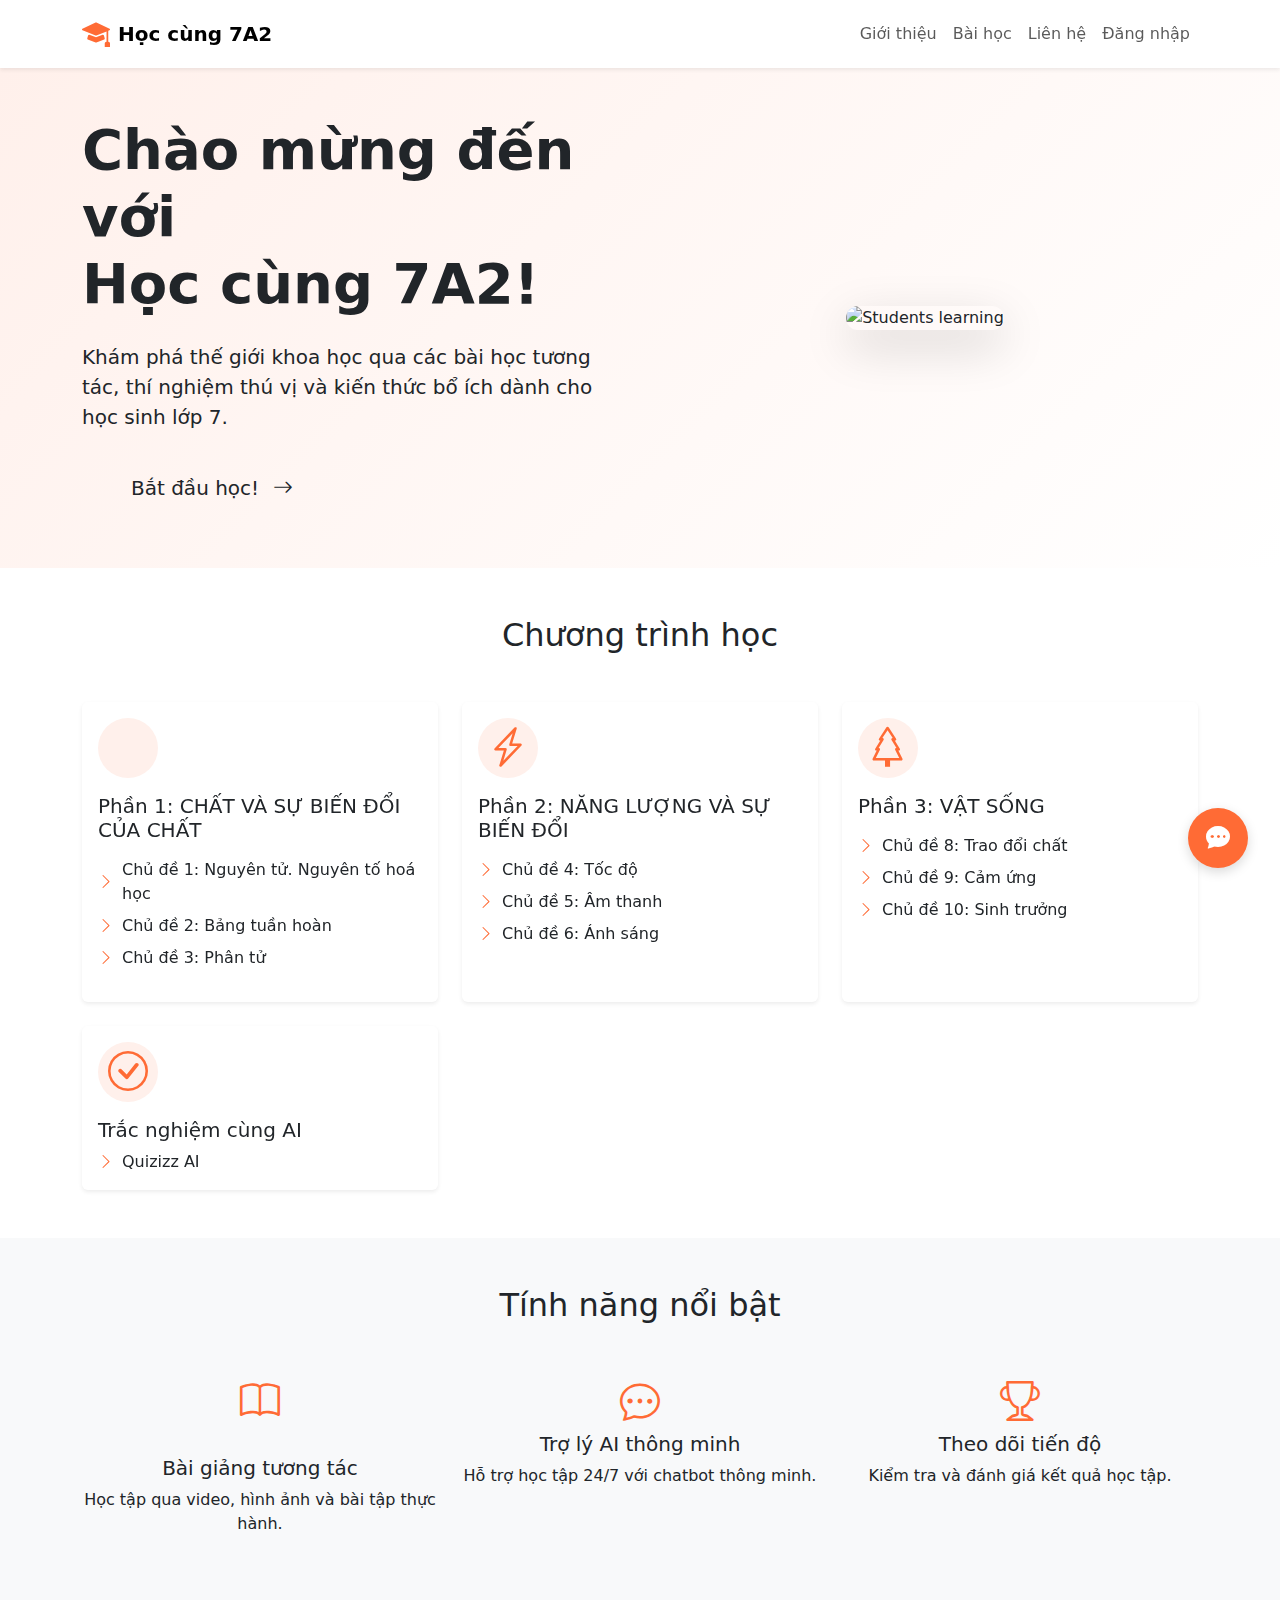
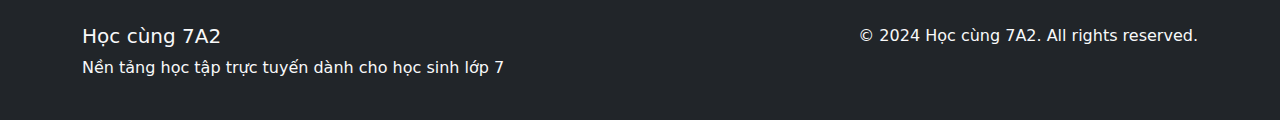
==== index.html @ 13721b54 "index.html" ====
<!DOCTYPE html>
<html lang="vi">
<head>
    <meta charset="UTF-8">
    <meta name="viewport" content="width=device-width, initial-scale=1.0">
    <title>Học cùng 7A2 - Bài học lớp 7</title>
    <link rel="icon" type="image/svg+xml" href="/mortarboard.svg">
    <link rel="stylesheet" href="style.css">
    <link rel="stylesheet" href="https://cdn.jsdelivr.net/npm/bootstrap@5.3.0/dist/css/bootstrap.min.css">
    <link rel="stylesheet" href="https://cdn.jsdelivr.net/npm/bootstrap-icons/font/bootstrap-icons.css"> 
</head>
<body>
    <!-- Navigation -->
    <nav class="navbar navbar-expand-lg navbar-light bg-white shadow-sm sticky-top">
        <div class="container">
            <a class="navbar-brand d-flex align-items-center" href="/">
                <i class="bi bi-mortarboard-fill text-orange me-2 fs-3"></i>
                <span class="fw-bold">Học cùng 7A2</span>
            </a>
            <button class="navbar-toggler" type="button" data-bs-toggle="collapse" data-bs-target="#navbarNav">
                <span class="navbar-toggler-icon"></span>
            </button>
            <div class="collapse navbar-collapse" id="navbarNav">
                <ul class="navbar-nav ms-auto">
                    <li class="nav-item">
                        <a class="nav-link" href="#gioi-thieu">Giới thiệu</a>
                    </li>
                    <li class="nav-item">
                        <a class="nav-link" href="lesson-template.html">Bài học</a>
                    </li>
                    <li class="nav-item">
                        <a class="nav-link" href="contact.html">Liên hệ</a>
                    </li>
                    <li class="nav-item">
                        <a class="nav-link" href="#" data-bs-toggle="modal" data-bs-target="#loginModal">Đăng nhập</a>
                    </li>
                </ul>
            </div>
        </div>
    </nav>

    <!-- Hero Section -->
    <header class="hero-section text-center py-5">
        <div class="container">
            <div class="row align-items-center">
                <div class="col-lg-6 text-lg-start">
                    <h1 class="display-4 fw-bold mb-4">Chào mừng đến với<br>Học cùng 7A2!</h1>
                    <p class="lead mb-4">Khám phá thế giới khoa học qua các bài học tương tác, thí nghiệm thú vị và kiến thức bổ ích dành cho học sinh lớp 7.</p>
                    <a href="lesson-template.html" class="btn btn-orange btn-lg px-5 py-3 rounded-pill">
                        Bắt đầu học!
                        <i class="bi bi-arrow-right ms-2"></i>
                    </a>
                </div>
                <div class="col-lg-6">
                    <img src="https://cdn.haiphong.gov.vn/gov-hpg/SiteFolders/Root/6456/tintuc/2024/4/anh-2638487971779137301.jpeg" 
                         class="img-fluid rounded-4 shadow-lg" alt="Students learning">
                </div>
            </div>
        </div>
    </header>

    <!-- Main Content -->
    <main>
        <!-- Topics Section -->
        <section id="bai-hoc" class="py-5">
            <div class="container">
                <h2 class="text-center mb-5">Chương trình học</h2>
                <div class="row g-4">
                    <!-- Phần 1 -->
                    <div class="col-md-4">
                        <div class="card h-100 border-0 shadow-sm">
                            <div class="card-body">
                                <div class="topic-icon mb-3">
                                    <i class="bi bi-molecule fs-1 text-orange"></i>
                                </div>
                                <h3 class="card-title h5">Phần 1: CHẤT VÀ SỰ BIẾN ĐỔI CỦA CHẤT</h3>
                                <ul class="list-unstyled mt-3">
                                    <li class="mb-2">
                                        <a href="lesson-template.html?topic=1&lesson=1" class="text-decoration-none text-dark d-flex align-items-center">
                                            <i class="bi bi-chevron-right text-orange me-2"></i>
                                            Chủ đề 1: Nguyên tử. Nguyên tố hoá học
                                        </a>
                                    </li>
                                    <li class="mb-2">
                                        <a href="lesson-template.html?topic=1&lesson=2" class="text-decoration-none text-dark d-flex align-items-center">
                                            <i class="bi bi-chevron-right text-orange me-2"></i>
                                            Chủ đề 2: Bảng tuần hoàn
                                        </a>
                                    </li>
                                    <li class="mb-2">
                                        <a href="lesson-template.html?topic=1&lesson=3" class="text-decoration-none text-dark d-flex align-items-center">
                                            <i class="bi bi-chevron-right text-orange me-2"></i>
                                            Chủ đề 3: Phân tử
                                        </a>
                                    </li>
                                </ul>
                            </div>
                        </div>
                    </div>
                    <!-- Phần 2 -->
                    <div class="col-md-4">
                        <div class="card h-100 border-0 shadow-sm">
                            <div class="card-body">
                                <div class="topic-icon mb-3">
                                    <i class="bi bi-lightning-charge fs-1 text-orange"></i>
                                </div>
                                <h3 class="card-title h5">Phần 2: NĂNG LƯỢNG VÀ SỰ BIẾN ĐỔI</h3>
                                <ul class="list-unstyled mt-3">
                                    <li class="mb-2">
                                        <a href="lesson-template.html?topic=2&lesson=1" class="text-decoration-none text-dark d-flex align-items-center">
                                            <i class="bi bi-chevron-right text-orange me-2"></i>
                                            Chủ đề 4: Tốc độ
                                        </a>
                                    </li>
                                    <li class="mb-2">
                                        <a href="lesson-template.html?topic=2&lesson=2" class="text-decoration-none text-dark d-flex align-items-center">
                                            <i class="bi bi-chevron-right text-orange me-2"></i>
                                            Chủ đề 5: Âm thanh
                                        </a>
                                    </li>
                                    <li class="mb-2">
                                        <a href="lesson-template.html?topic=2&lesson=3" class="text-decoration-none text-dark d-flex align-items-center">
                                            <i class="bi bi-chevron-right text-orange me-2"></i>
                                            Chủ đề 6: Ánh sáng
                                        </a>
                                    </li>
                                </ul>
                            </div>
                        </div>
                    </div>
                    <!-- Phần 3 -->
                    <div class="col-md-4">
                        <div class="card h-100 border-0 shadow-sm">
                            <div class="card-body">
                                <div class="topic-icon mb-3">
                                    <i class="bi bi-tree fs-1 text-orange"></i>
                                </div>
                                <h3 class="card-title h5">Phần 3: VẬT SỐNG</h3>
                                <ul class="list-unstyled mt-3">
                                    <li class="mb-2">
                                        <a href="lesson-template.html?topic=3&lesson=1" class="text-decoration-none text-dark d-flex align-items-center">
                                            <i class="bi bi-chevron-right text-orange me-2"></i>
                                            Chủ đề 8: Trao đổi chất
                                        </a>
                                    </li>
                                    <li class="mb-2">
                                        <a href="lesson-template.html?topic=3&lesson=2" class="text-decoration-none text-dark d-flex align-items-center">
                                            <i class="bi bi-chevron-right text-orange me-2"></i>
                                            Chủ đề 9: Cảm ứng
                                        </a>
                                    </li>
                                    <li class="mb-2">
                                        <a href="lesson-template.html?topic=3&lesson=3" class="text-decoration-none text-dark d-flex align-items-center">
                                            <i class="bi bi-chevron-right text-orange me-2"></i>
                                            Chủ đề 10: Sinh trưởng
                                        </a>
                                    </li>
                                </ul>
                            </div>
                        </div>
                    </div>

                    <!--Phần trắc nghiệm AI -->
                    
                    <div class="col-md-4">
                        <div class="card h-100 border-0 shadow-sm">
                            <div class="card-body">
                                <div class="topic-icon mb-3">
                                    <i class="bi bi-check-circle fs-1 text-orange"></i> <!-- Biểu tượng quiz -->
                                </div>
                                <h3 class="card-title h5">Trắc nghiệm cùng AI</h3>
                                <a href="trac_nghiem.html?topic=3&lesson=1" class="text-decoration-none text-dark d-flex align-items-center">
                                    <i class="bi bi-chevron-right text-orange me-2"></i>
                                    Quizizz AI
                                </a>
                            </div>
                        </div>
                    </div>


                    
                </div>
            </div>
        </section>

        <!-- Features Section -->
        <section class="bg-light py-5">
            <div class="container">
                <h2 class="text-center mb-5">Tính năng nổi bật</h2>
                <div class="row g-4">
                    <div class="col-md-4">
                        <div class="text-center">
                            <a href="trac_nghiem.html?topic=3&lesson=1" class="d-flex flex-column align-items-center text-decoration-none text-dark">
                                <i class="bi bi-book fs-1 text-orange mb-3"></i>
                                <h3 class="h5 mt-2">Bài giảng tương tác</h3>
                            </a>
                            <p>Học tập qua video, hình ảnh và bài tập thực hành.</p>
                        </div>
                    </div>
                    <div class="col-md-4">
                         <div class="text-center">
                            <a href="https://www.coze.com/store/agent/7472632668329836562?bid=6fdem6big6007&bot_id=true" target="_blank">
                            <i class="bi bi-chat-dots fs-1 text-orange mb-3"></i>
                            </a>
                            <h3 class="h5">Trợ lý AI thông minh</h3>
                            <p>Hỗ trợ học tập 24/7 với chatbot thông minh.</p>
                        </div>
                    </div>
                    <div class="col-md-4">
                        <div class="text-center">
                            <i class="bi bi-trophy fs-1 text-orange mb-3"></i>
                            <h3 class="h5">Theo dõi tiến độ</h3>
                            <p>Kiểm tra và đánh giá kết quả học tập.</p>
                        </div>
                    </div>
                </div>
            </div>
        </section>
    </main>

    <!-- Footer -->
    <footer class="bg-dark text-light py-4">
        <div class="container">
            <div class="row">
                <div class="col-md-6">
                    <h5>Học cùng 7A2</h5>
                    <p>Nền tảng học tập trực tuyến dành cho học sinh lớp 7</p>
                </div>
                <div class="col-md-6 text-md-end">
                    <p>© 2024 Học cùng 7A2. All rights reserved.</p>
                </div>
            </div>
        </div>
    </footer>

    <!-- Login Modal -->
    <div class="modal fade" id="loginModal" tabindex="-1">
        <div class="modal-dialog">
            <div class="modal-content">
                <div class="modal-header">
                    <h5 class="modal-title">Đăng nhập</h5>
                    <button type="button" class="btn-close" data-bs-dismiss="modal"></button>
                </div>
                <div class="modal-body">
                    <form id="loginForm">
                        <div class="mb-3">
                            <label for="email" class="form-label">Email</label>
                            <input type="email" class="form-control" id="email" required>
                        </div>
                        <div class="mb-3">
                            <label for="password" class="form-label">Mật khẩu</label>
                            <input type="password" class="form-control" id="password" required>
                        </div>
                        <button type="submit" class="btn btn-orange w-100">Đăng nhập</button>
                    </form>
                </div>
            </div>
        </div>
    </div>

    <!-- Floating Chat Button -->
    <button id="chatButton" class="chat-button" onclick="window.location.href='https://www.coze.com/store/agent/7472632668329836562?bid=6fdf83ki44g08&bot_id=true'">
        <i class="bi bi-chat-dots-fill"></i>
       
    </button>

    <script src="https://cdn.jsdelivr.net/npm/bootstrap@5.3.0/dist/js/bootstrap.bundle.min.js"></script>
    <script src="main.js"></script>
    
    
</body>
</html>
---- style.css ----
/* Import Bootstrap CSS */
@import url('https://cdn.jsdelivr.net/npm/bootstrap@5.3.0/dist/css/bootstrap.min.css');
@import url('https://cdn.jsdelivr.net/npm/bootstrap-icons/font/bootstrap-icons.css');

:root {
    --orange-primary: #ff6b35;
    --orange-secondary: #ff8659;
    --orange-light: #fff0eb;
}

body {
    font-family: 'Segoe UI', system-ui, -apple-system, sans-serif;
}

/* Custom Colors */
.text-orange {
    color: var(--orange-primary);
}

.bg-orange {
    background-color: var(--orange-primary);
}

/* Buttons */
.btn-orange {
    background-color: var(--orange-primary);
    color: white;
    border: none;
    transition: all 0.3s ease;
}

.btn-orange:hover {
    background-color: var(--orange-secondary);
    color: white;
    transform: translateY(-2px);
}

.btn-orange:focus,
.btn-outline-orange:focus {
    box-shadow: 0 0 0 0.2rem rgba(255, 107, 53, 0.5);
}

.btn-outline-orange {
    color: var(--orange-primary);
    border-color: var(--orange-primary);
    transition: all 0.3s ease;
}

.btn-outline-orange:hover {
    background-color: var(--orange-primary);
    color: white;
}

/* Hero Section */
.hero-section {
    background: linear-gradient(135deg, var(--orange-light) 0%, #fff 100%);
    padding: 6rem 0;
}

.hero-section h1,
.hero-section p,
.hero-section .btn {
    animation: fadeIn 1s ease-out forwards;
    animation-delay: 0.2s;
}

/* Cards */
.card {
    transition: transform 0.3s ease;
    border-radius: 1rem;
    will-change: transform;
}

.card:hover {
    transform: translateY(-5px);
}

.topic-icon {
    width: 60px;
    height: 60px;
    display: flex;
    align-items: center;
    justify-content: center;
    background-color: var(--orange-light);
    border-radius: 50%;
    transition: background-color 0.3s ease;
}

.topic-icon:hover {
    background-color: var(--orange-secondary);
}

/* Lesson List */
.accordion-button {
    padding: 1rem;
    background-color: white;
    border: none;
    overflow: hidden;
}

.accordion-button:not(.collapsed) {
    background-color: var(--orange-light);
    color: var(--orange-primary);
}

.accordion-item {
    border: 1px solid rgba(0,0,0,.125);
    border-radius: 0.5rem;
    margin-bottom: 0.5rem;
}

.lesson-item {
    display: flex;
    align-items: center;
    justify-content: space-between;
    padding: 0.75rem 1rem;
    border-radius: 0.5rem;
    margin-bottom: 0.5rem;
    transition: all 0.3s ease;
    text-decoration: none;
    color: #333;
    cursor: pointer;
}

.lesson-item:hover {
    background-color: var(--orange-light);
}

.lesson-item.active {
    background-color: var(--orange-primary);
    color: white;
}

.lesson-item .lesson-title {
    display: flex;
    align-items: center;
    gap: 0.5rem;
}

.lesson-item .lesson-actions {
    opacity: 0;
    transition: opacity 0.3s ease;
}

.lesson-item:hover .lesson-actions {
    opacity: 1;
}

.completed-lesson {
    color: #198754;
}

/* Lesson Content */
.lesson-content {
    max-width: 800px;
    margin: 0 auto;
}

.lesson-section {
    margin-bottom: 2rem;
}

.lesson-section h2 {
    color: var(--orange-primary);
    font-size: 1.5rem;
}

.lesson-section ul li {
    line-height: 1.6;
}

/* Chat Button */
.chat-button {
    position: fixed;
    bottom: 2rem;
    right: 2rem;
    width: 60px;
    height: 60px;
    border-radius: 50%;
    background-color: var(--orange-primary);
    color: white;
    border: none;
    box-shadow: 0 4px 12px rgba(0, 0, 0, 0.15);
    cursor: pointer;
    display: flex;
    align-items: center;
    justify-content: center;
    font-size: 1.5rem;
    transition: all 0.3s ease;
    z-index: 9999;
}

.chat-button:hover {
    transform: scale(1.1);
    background-color: var(--orange-secondary);
}

/* Animations */
@keyframes fadeIn {
    from {
        opacity: 0;
        transform: translateY(20px);
    }
    to {
        opacity: 1;
        transform: translateY(0);
    }
}

/* Responsive Design */
@media (max-width: 768px) {
    .hero-section {
        padding: 4rem 0;
    }
    
    .hero-section h1 {
        font-size: 2.5rem;
    }
    
    .lesson-content {
        padding: 0 1rem;
    }
}
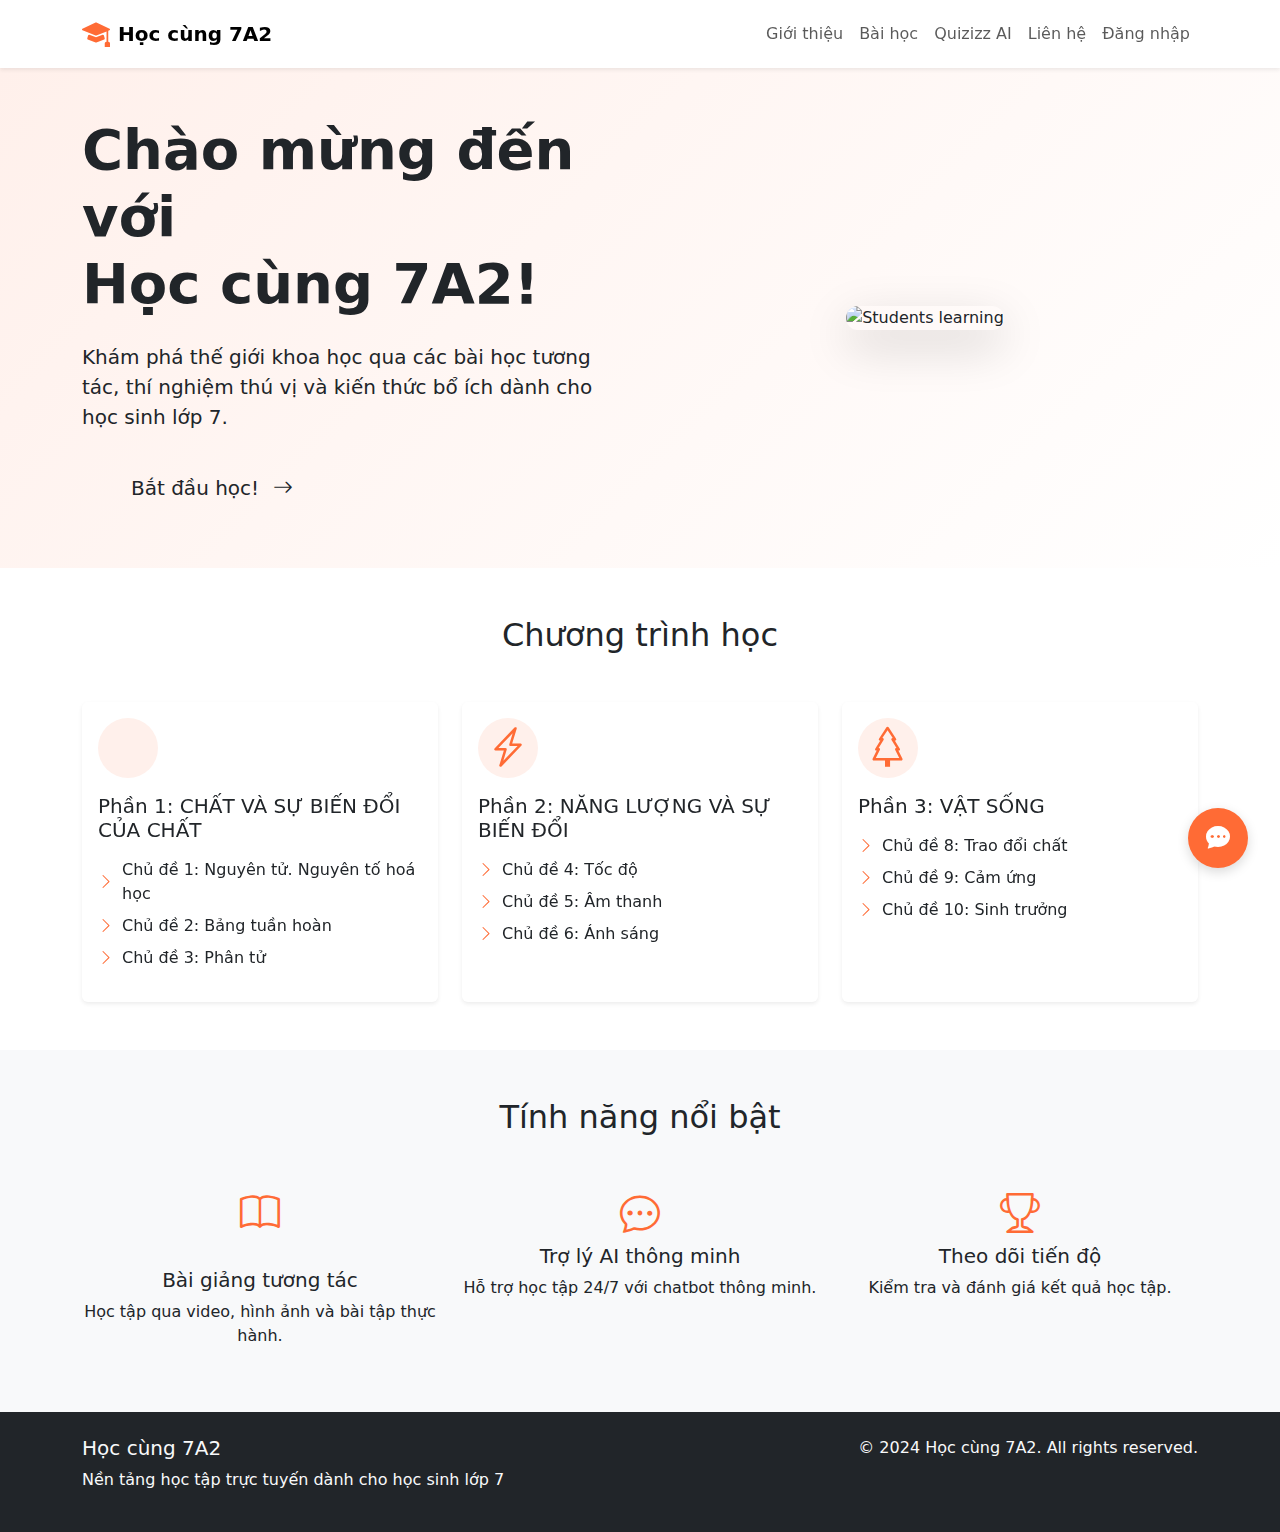
==== commit dea0e466: "index.html" ====
--- a/index.html
+++ b/index.html
@@ -29,6 +29,9 @@
                         <a class="nav-link" href="lesson-template.html">Bài học</a>
                     </li>
                     <li class="nav-item">
+                        <a class="nav-link" href="trac_nghiem.html">Quizizz AI</a>
+                    </li>
+                    <li class="nav-item">
                         <a class="nav-link" href="contact.html">Liên hệ</a>
                     </li>
                     <li class="nav-item">
@@ -160,24 +163,6 @@
                         </div>
                     </div>
 
-                    <!--Phần trắc nghiệm AI -->
-                    
-                    <div class="col-md-4">
-                        <div class="card h-100 border-0 shadow-sm">
-                            <div class="card-body">
-                                <div class="topic-icon mb-3">
-                                    <i class="bi bi-check-circle fs-1 text-orange"></i> <!-- Biểu tượng quiz -->
-                                </div>
-                                <h3 class="card-title h5">Trắc nghiệm cùng AI</h3>
-                                <a href="trac_nghiem.html?topic=3&lesson=1" class="text-decoration-none text-dark d-flex align-items-center">
-                                    <i class="bi bi-chevron-right text-orange me-2"></i>
-                                    Quizizz AI
-                                </a>
-                            </div>
-                        </div>
-                    </div>
-
-
                     
                 </div>
             </div>
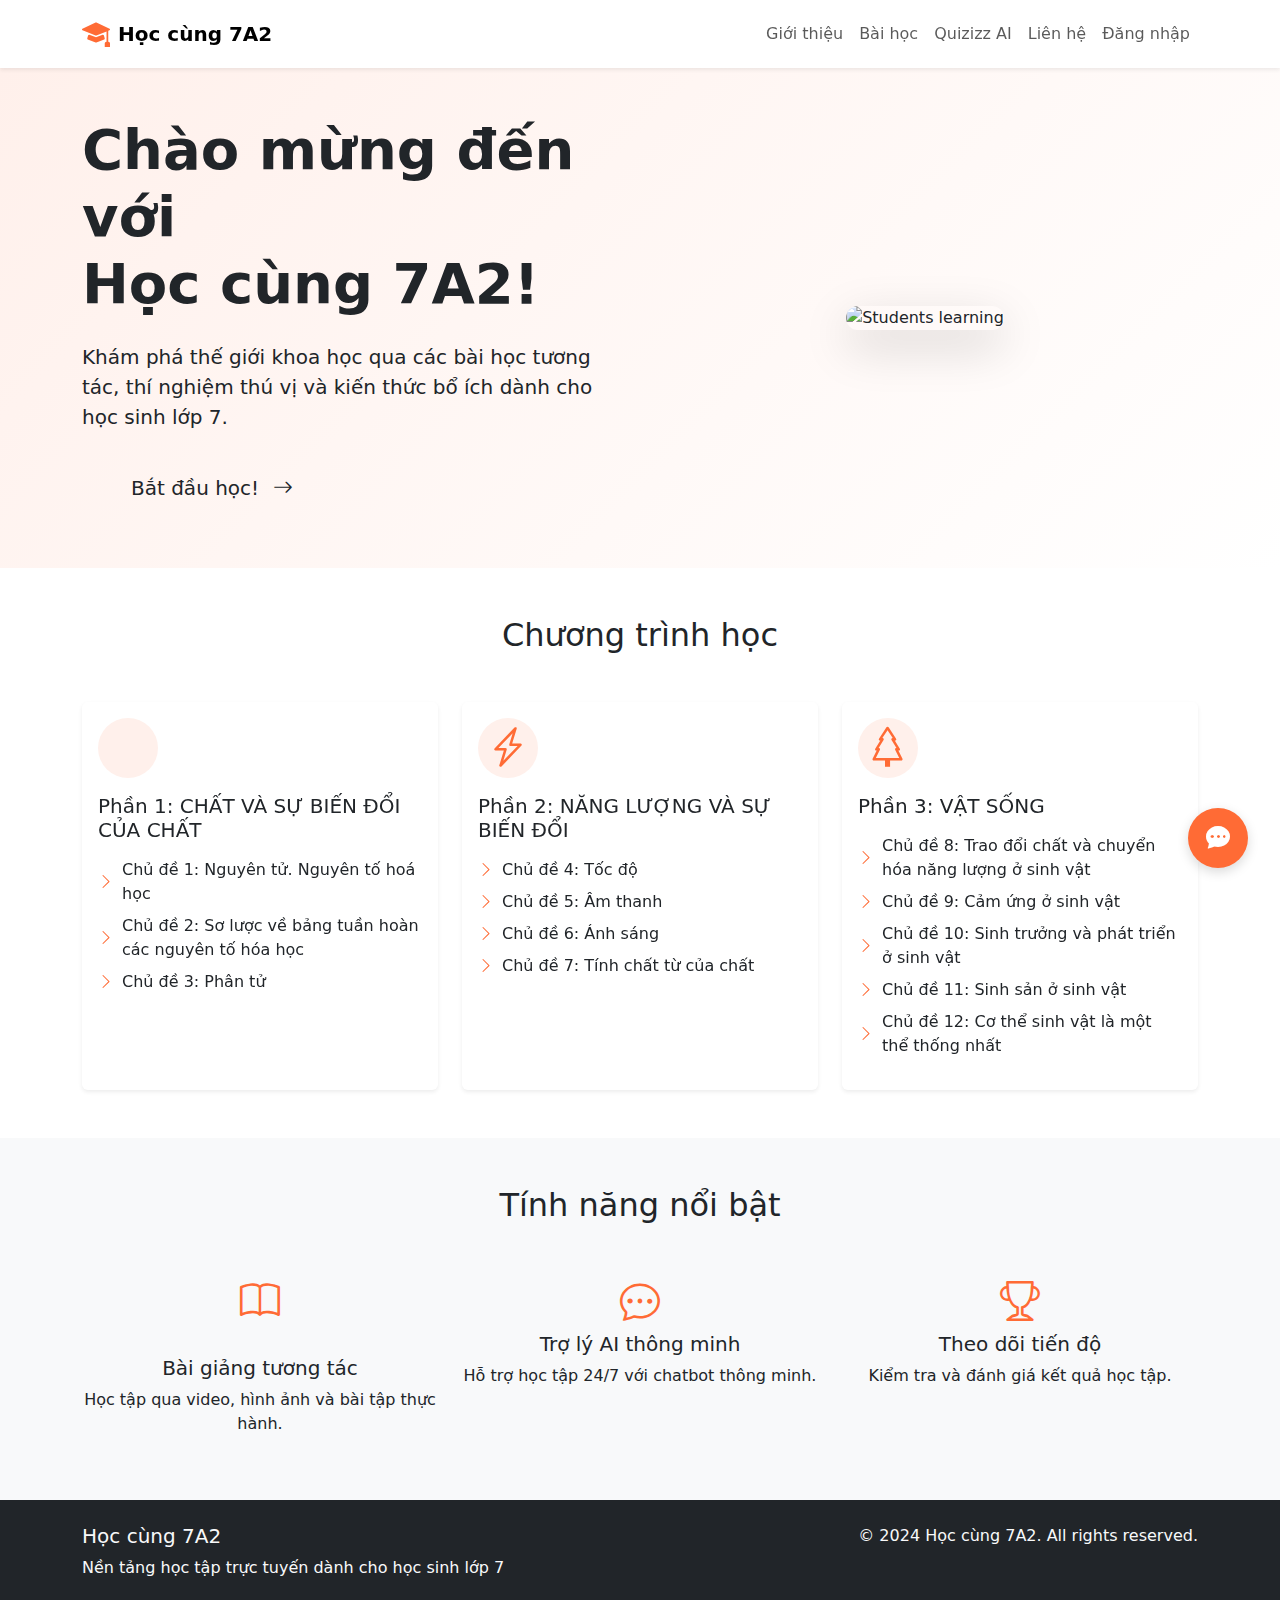
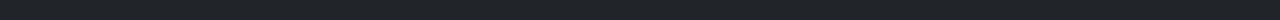
==== commit 1629d002: "index.html" ====
--- a/index.html
+++ b/index.html
@@ -87,7 +87,7 @@
                                     <li class="mb-2">
                                         <a href="lesson-template.html?topic=1&lesson=2" class="text-decoration-none text-dark d-flex align-items-center">
                                             <i class="bi bi-chevron-right text-orange me-2"></i>
-                                            Chủ đề 2: Bảng tuần hoàn
+                                            Chủ đề 2: Sơ lược về bảng tuần hoàn các nguyên tố hóa học
                                         </a>
                                     </li>
                                     <li class="mb-2">
@@ -127,6 +127,12 @@
                                             Chủ đề 6: Ánh sáng
                                         </a>
                                     </li>
+                                    <li class="mb-2">
+                                        <a href="lesson-template.html?topic=2&lesson=4" class="text-decoration-none text-dark d-flex align-items-center">
+                                            <i class="bi bi-chevron-right text-orange me-2"></i>
+                                            Chủ đề 7: Tính chất từ của chất
+                                        </a>
+                                    </li>
                                 </ul>
                             </div>
                         </div>
@@ -143,19 +149,31 @@
                                     <li class="mb-2">
                                         <a href="lesson-template.html?topic=3&lesson=1" class="text-decoration-none text-dark d-flex align-items-center">
                                             <i class="bi bi-chevron-right text-orange me-2"></i>
-                                            Chủ đề 8: Trao đổi chất
+                                            Chủ đề 8: Trao đổi chất và chuyển hóa năng lượng ở sinh vật
                                         </a>
                                     </li>
                                     <li class="mb-2">
                                         <a href="lesson-template.html?topic=3&lesson=2" class="text-decoration-none text-dark d-flex align-items-center">
                                             <i class="bi bi-chevron-right text-orange me-2"></i>
-                                            Chủ đề 9: Cảm ứng
+                                            Chủ đề 9: Cảm ứng ở sinh vật
                                         </a>
                                     </li>
                                     <li class="mb-2">
                                         <a href="lesson-template.html?topic=3&lesson=3" class="text-decoration-none text-dark d-flex align-items-center">
                                             <i class="bi bi-chevron-right text-orange me-2"></i>
-                                            Chủ đề 10: Sinh trưởng
+                                            Chủ đề 10: Sinh trưởng và phát triển ở sinh vật
+                                        </a>
+                                    </li>
+                                     <li class="mb-2">
+                                        <a href="lesson-template.html?topic=3&lesson=4" class="text-decoration-none text-dark d-flex align-items-center">
+                                            <i class="bi bi-chevron-right text-orange me-2"></i>
+                                            Chủ đề 11: Sinh sản ở sinh vật
+                                        </a>
+                                    </li>
+                                    <li class="mb-2">
+                                        <a href="lesson-template.html?topic=3&lesson=5" class="text-decoration-none text-dark d-flex align-items-center">
+                                            <i class="bi bi-chevron-right text-orange me-2"></i>
+                                            Chủ đề 12: Cơ thể sinh vật là một thể thống nhất
                                         </a>
                                     </li>
                                 </ul>
--- a/style.css
+++ b/style.css
@@ -10,6 +10,7 @@
 
 body {
     font-family: 'Segoe UI', system-ui, -apple-system, sans-serif;
+    background-color: #fff0eb;
 }
 
 /* Custom Colors */
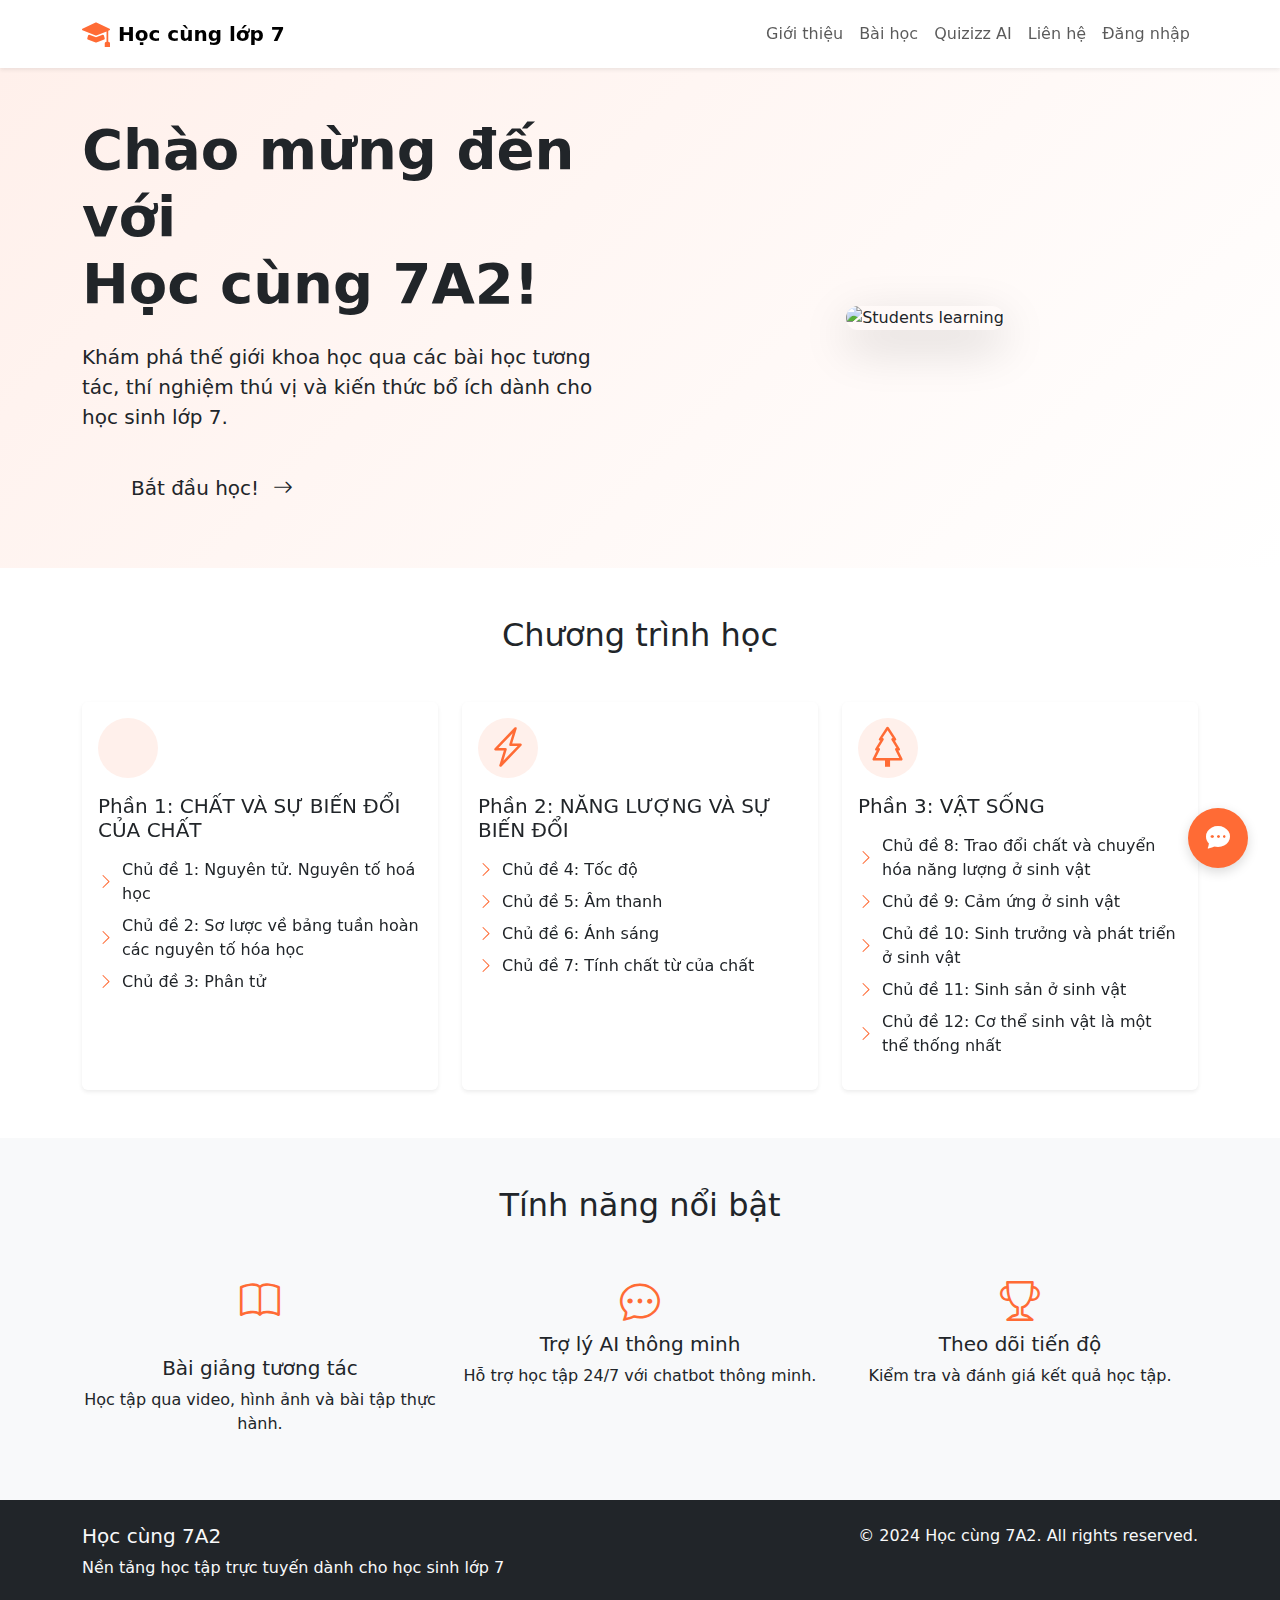
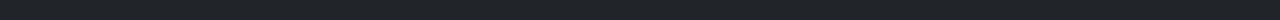
==== commit 82c37355: "index.html" ====
--- a/index.html
+++ b/index.html
@@ -3,7 +3,7 @@
 <head>
     <meta charset="UTF-8">
     <meta name="viewport" content="width=device-width, initial-scale=1.0">
-    <title>Học cùng 7A2 - Bài học lớp 7</title>
+    <title>Học cùng lớp 7 - Bài học KHTN lớp 7</title>
     <link rel="icon" type="image/svg+xml" href="/mortarboard.svg">
     <link rel="stylesheet" href="style.css">
     <link rel="stylesheet" href="https://cdn.jsdelivr.net/npm/bootstrap@5.3.0/dist/css/bootstrap.min.css">
@@ -15,7 +15,7 @@
         <div class="container">
             <a class="navbar-brand d-flex align-items-center" href="/">
                 <i class="bi bi-mortarboard-fill text-orange me-2 fs-3"></i>
-                <span class="fw-bold">Học cùng 7A2</span>
+                <span class="fw-bold">Học cùng lớp 7</span>
             </a>
             <button class="navbar-toggler" type="button" data-bs-toggle="collapse" data-bs-target="#navbarNav">
                 <span class="navbar-toggler-icon"></span>
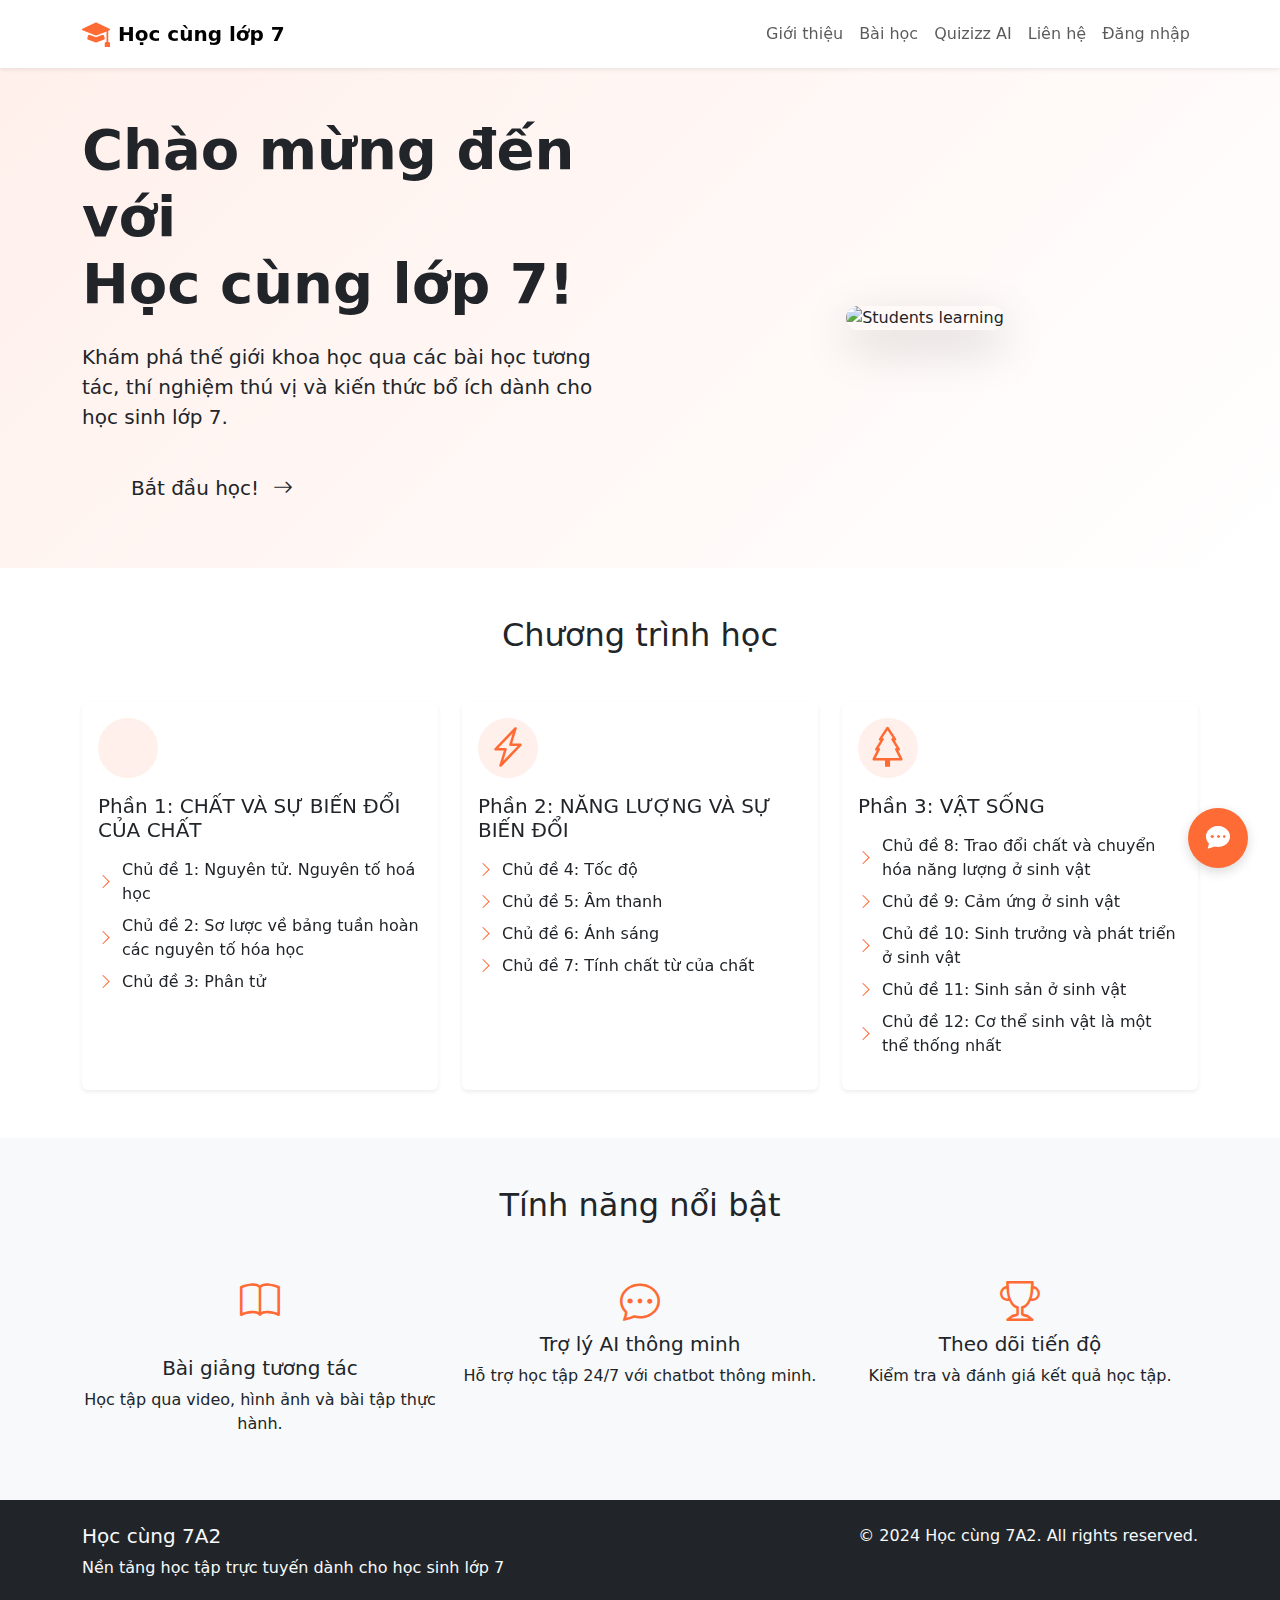
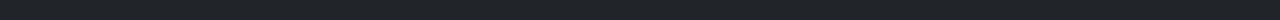
==== commit db48d58d: "index.html" ====
--- a/index.html
+++ b/index.html
@@ -47,7 +47,7 @@
         <div class="container">
             <div class="row align-items-center">
                 <div class="col-lg-6 text-lg-start">
-                    <h1 class="display-4 fw-bold mb-4">Chào mừng đến với<br>Học cùng 7A2!</h1>
+                    <h1 class="display-4 fw-bold mb-4">Chào mừng đến với<br>Học cùng lớp 7!</h1>
                     <p class="lead mb-4">Khám phá thế giới khoa học qua các bài học tương tác, thí nghiệm thú vị và kiến thức bổ ích dành cho học sinh lớp 7.</p>
                     <a href="lesson-template.html" class="btn btn-orange btn-lg px-5 py-3 rounded-pill">
                         Bắt đầu học!
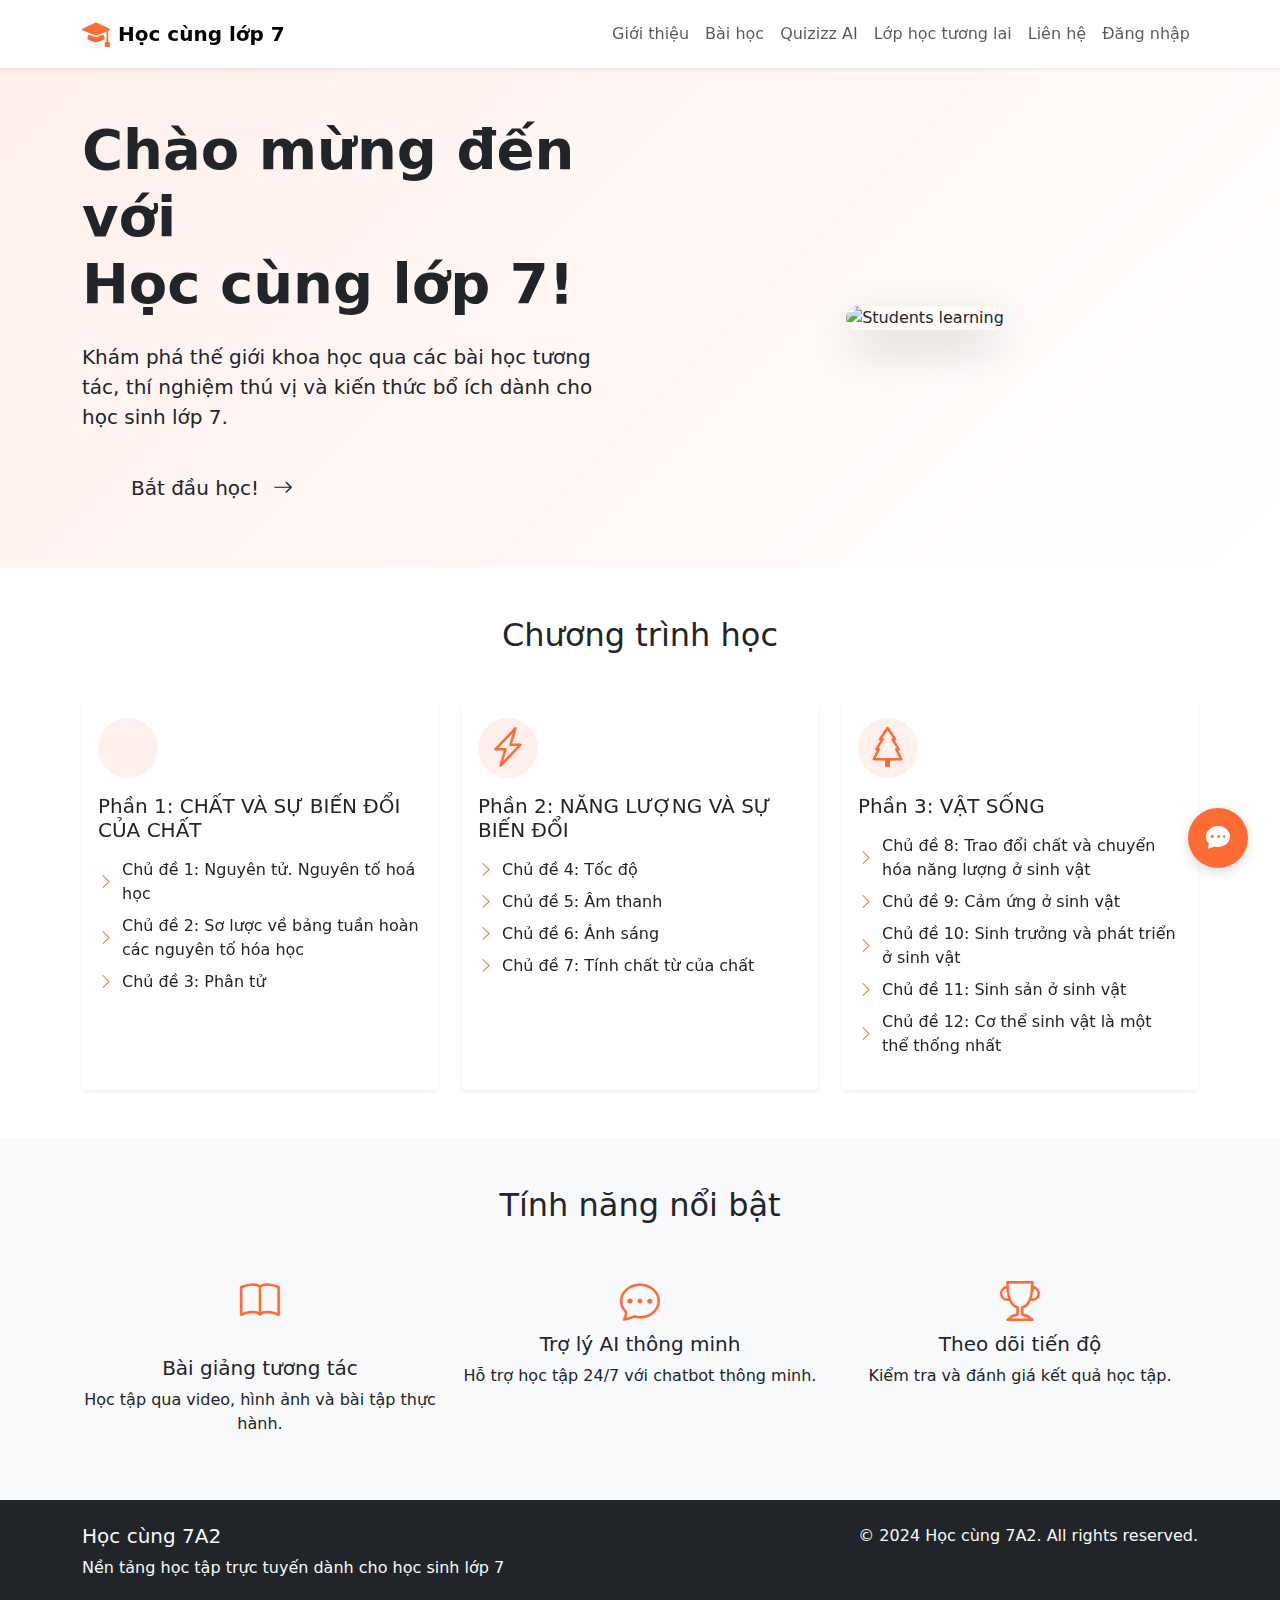
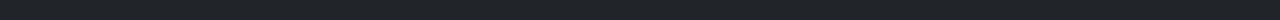
==== commit 041c51b6: "index.html" ====
--- a/index.html
+++ b/index.html
@@ -32,6 +32,9 @@
                         <a class="nav-link" href="trac_nghiem.html">Quizizz AI</a>
                     </li>
                     <li class="nav-item">
+                        <a class="nav-link" href="lophocTL.html">Lớp học tương lai</a>
+                    </li>
+                    <li class="nav-item">
                         <a class="nav-link" href="contact.html">Liên hệ</a>
                     </li>
                     <li class="nav-item">
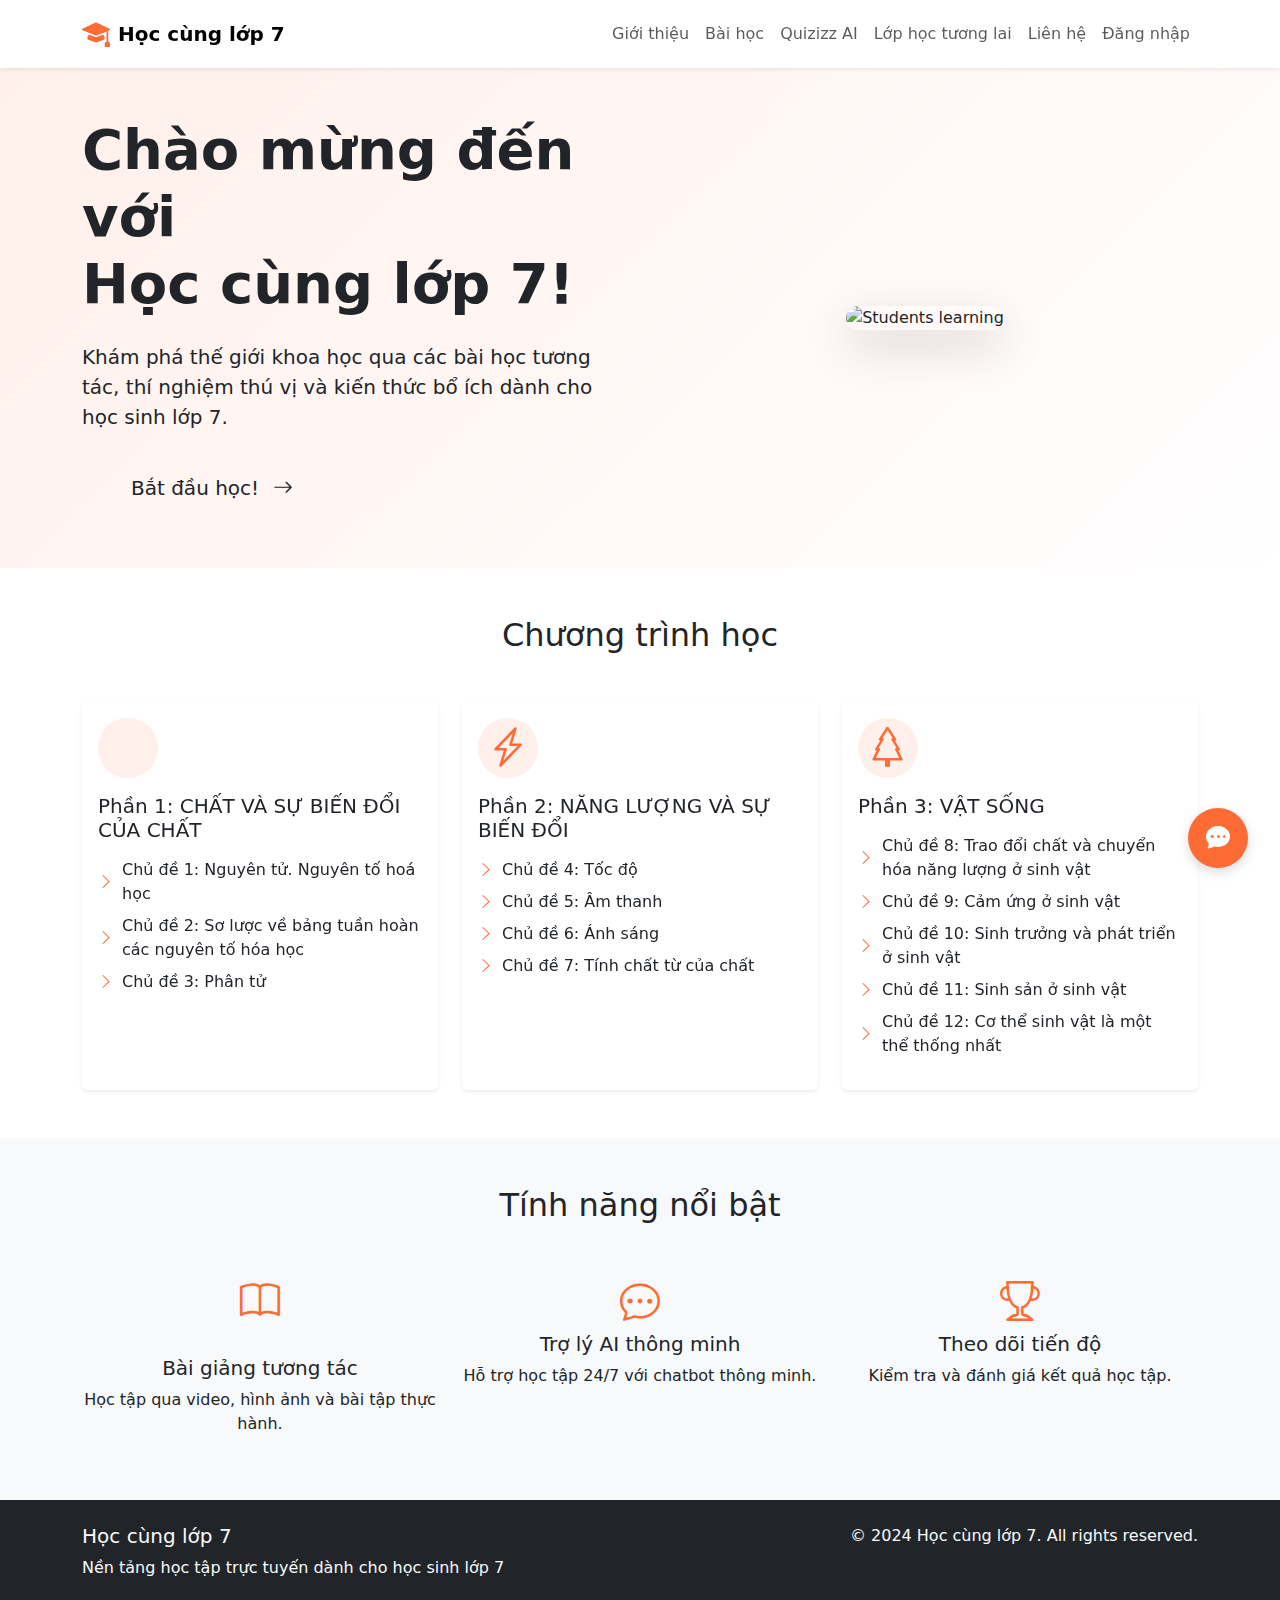
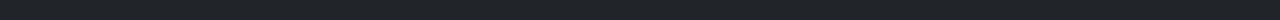
==== commit bb9df3f5: "index.html" ====
--- a/index.html
+++ b/index.html
@@ -229,11 +229,11 @@
         <div class="container">
             <div class="row">
                 <div class="col-md-6">
-                    <h5>Học cùng 7A2</h5>
+                    <h5>Học cùng lớp 7</h5>
                     <p>Nền tảng học tập trực tuyến dành cho học sinh lớp 7</p>
                 </div>
                 <div class="col-md-6 text-md-end">
-                    <p>© 2024 Học cùng 7A2. All rights reserved.</p>
+                    <p>© 2024 Học cùng lớp 7. All rights reserved.</p>
                 </div>
             </div>
         </div>
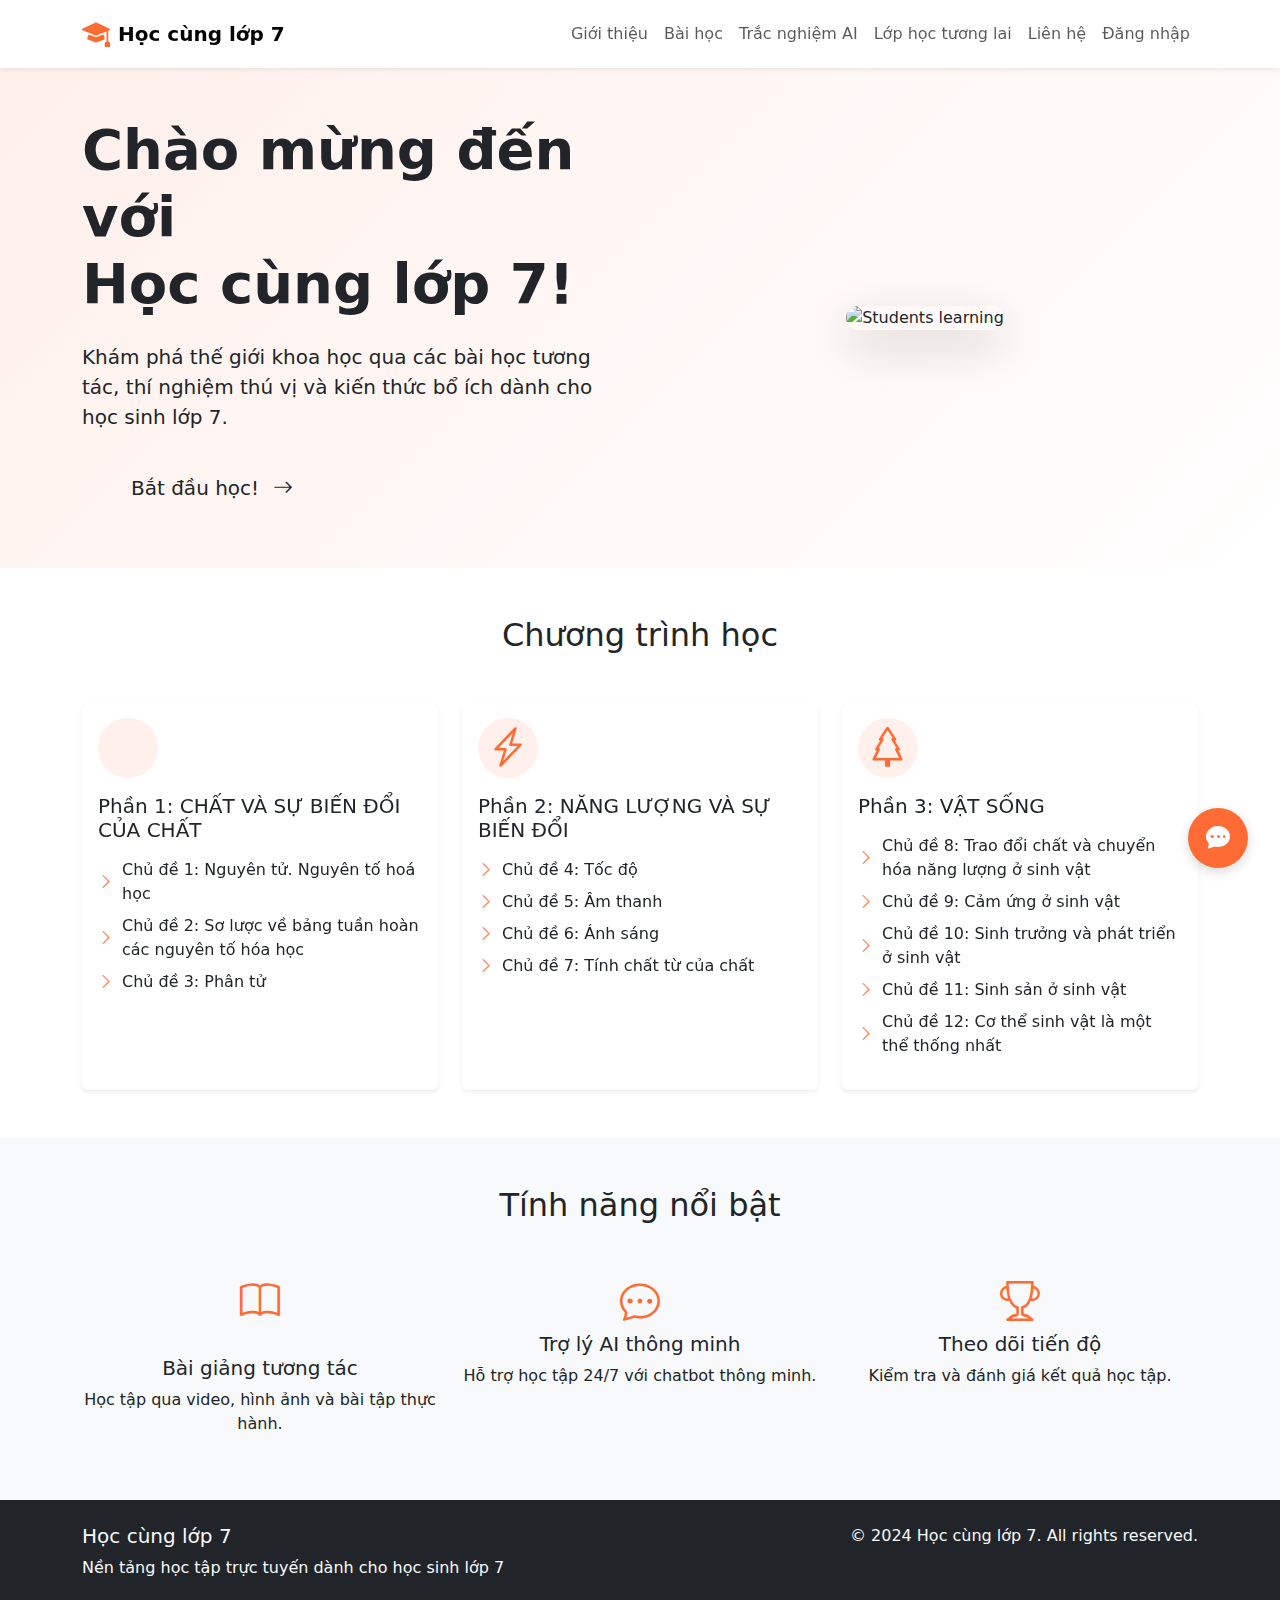
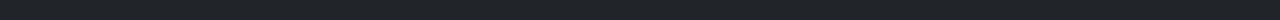
==== commit bc813c3d: "index.html" ====
--- a/index.html
+++ b/index.html
@@ -29,7 +29,7 @@
                         <a class="nav-link" href="lesson-template.html">Bài học</a>
                     </li>
                     <li class="nav-item">
-                        <a class="nav-link" href="trac_nghiem.html">Quizizz AI</a>
+                        <a class="nav-link" href="trac_nghiem.html">Trắc nghiệm AI</a>
                     </li>
                     <li class="nav-item">
                         <a class="nav-link" href="lophocTL.html">Lớp học tương lai</a>
